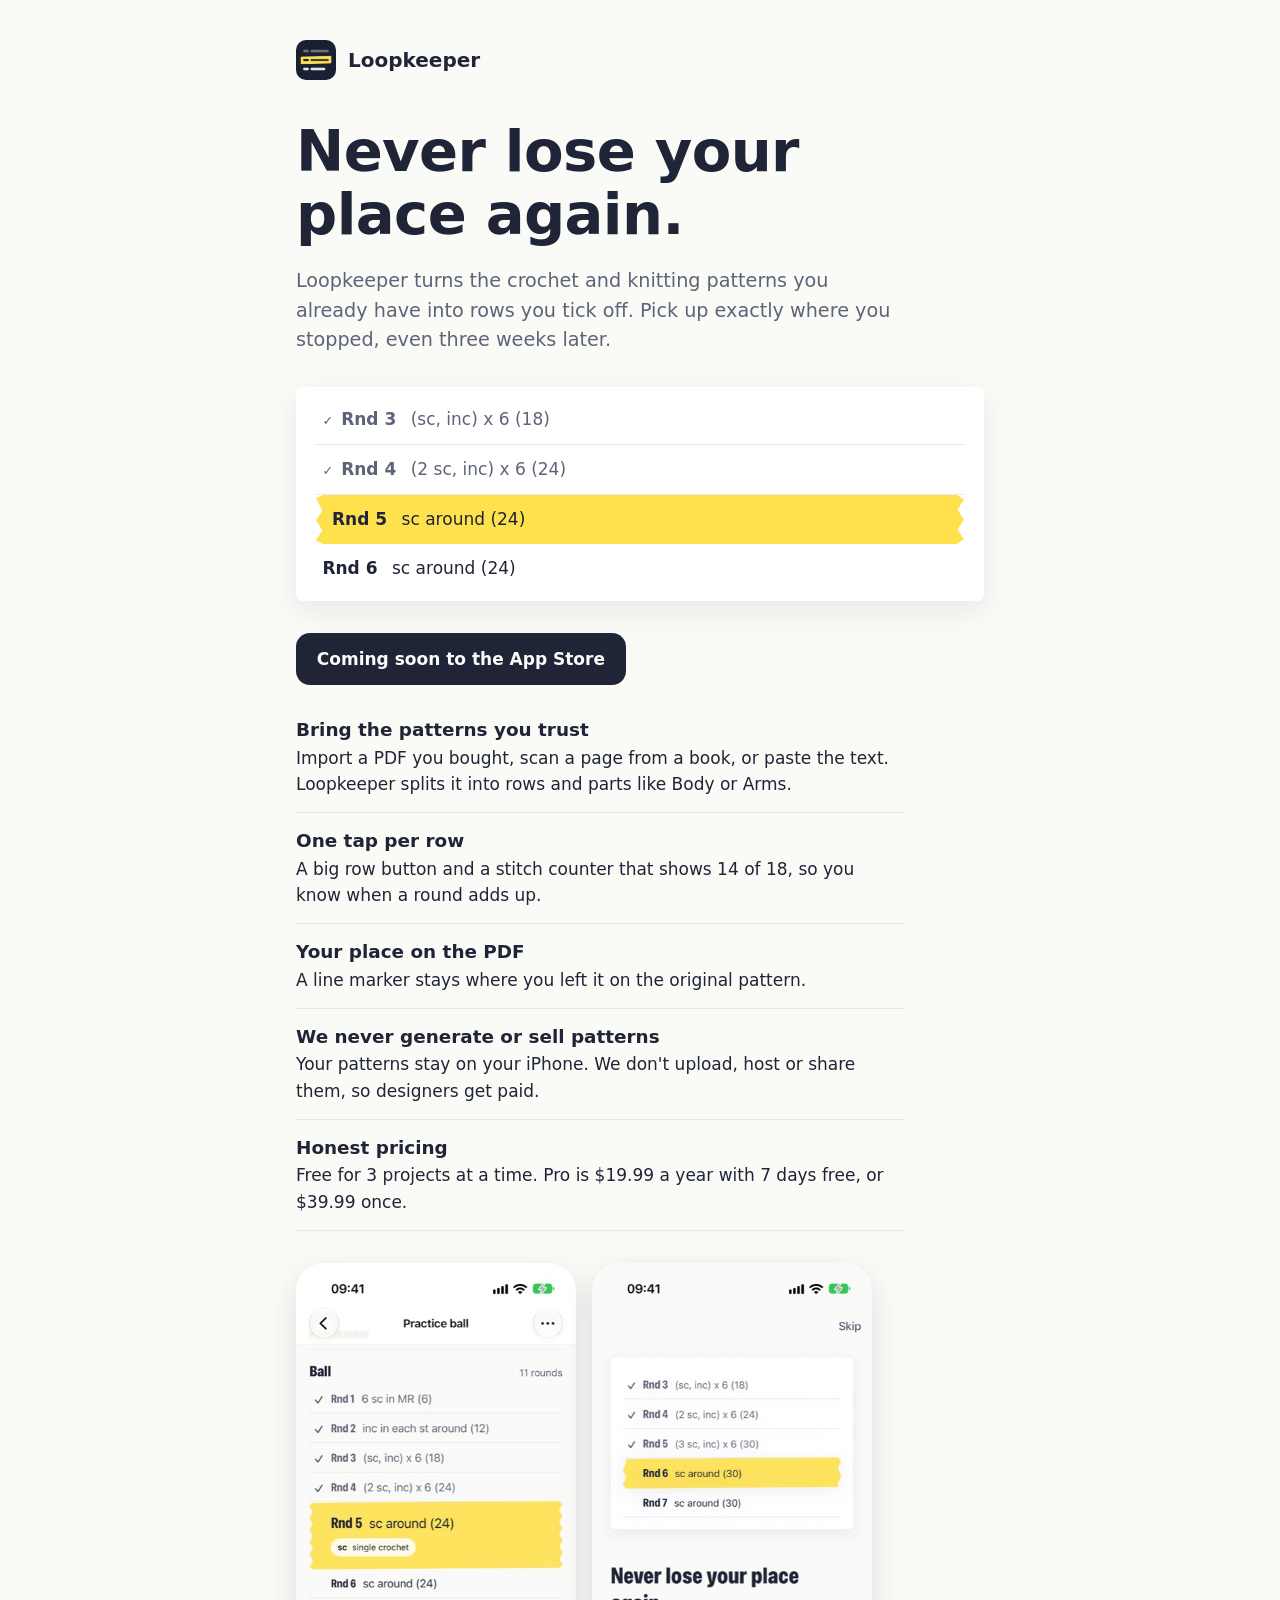
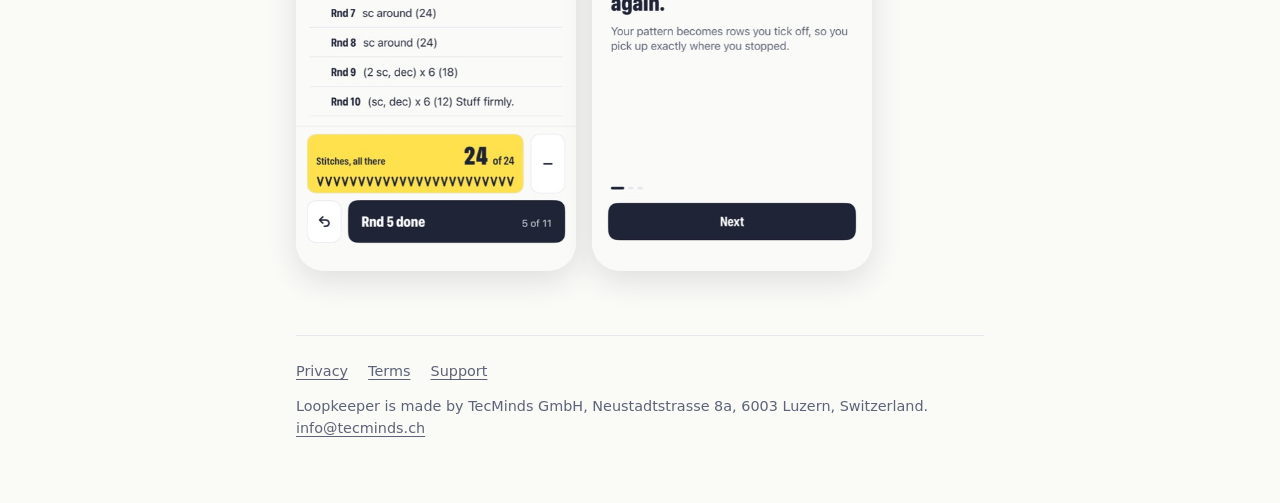
==== index.html @ 1ad8d7a1 "Add Loopkeeper website with privacy policy, terms and support Co-Authored-By: Claude Opus 5.5 <norep" ====
<!doctype html>
<html lang="en">
<head>
<meta charset="utf-8">
<meta name="viewport" content="width=device-width, initial-scale=1">
<title>Loopkeeper: crochet and knitting row counter for your own patterns</title>
<meta name="description" content="Loopkeeper turns the crochet and knitting patterns you already have into rows you tick off, with a row and stitch counter. Your patterns never leave your phone.">
<link rel="icon" href="img/icon.png">
<link rel="stylesheet" href="style.css">
</head>
<body>
<main class="page">
  <a class="brand" href="./"><img src="img/icon.png" alt="">Loopkeeper</a>

  <h1>Never lose your place again.</h1>
  <p class="lead">Loopkeeper turns the crochet and knitting patterns you already have into rows you tick off. Pick up exactly where you stopped, even three weeks later.</p>

  <div class="sheet" aria-label="Example: a pattern with the current round marked">
    <div class="row done"><b>Rnd 3</b> (sc, inc) x 6 (18)</div>
    <div class="row done"><b>Rnd 4</b> (2 sc, inc) x 6 (24)</div>
    <div class="row now"><b>Rnd 5</b> sc around (24)</div>
    <div class="row"><b>Rnd 6</b> sc around (24)</div>
  </div>

  <p><a class="badge" href="support.html">Coming soon to the App Store</a></p>

  <ul class="points">
    <li><strong>Bring the patterns you trust</strong>Import a PDF you bought, scan a page from a book, or paste the text. Loopkeeper splits it into rows and parts like Body or Arms.</li>
    <li><strong>One tap per row</strong>A big row button and a stitch counter that shows 14 of 18, so you know when a round adds up.</li>
    <li><strong>Your place on the PDF</strong>A line marker stays where you left it on the original pattern.</li>
    <li><strong>We never generate or sell patterns</strong>Your patterns stay on your iPhone. We don't upload, host or share them, so designers get paid.</li>
    <li><strong>Honest pricing</strong>Free for 3 projects at a time. Pro is $19.99 a year with 7 days free, or $39.99 once.</li>
  </ul>

  <div class="shots">
    <img src="img/work.jpg" alt="Loopkeeper work screen: the current round under yellow highlighter tape, a stitch counter at 24 of 24 and a Rnd 5 done button" loading="lazy">
    <img src="img/tape.jpg" alt="Loopkeeper welcome screen: Never lose your place again" loading="lazy">
  </div>

  <footer>
    <nav><a href="privacy.html">Privacy</a><a href="terms.html">Terms</a><a href="support.html">Support</a></nav>
    Loopkeeper is made by TecMinds GmbH, Neustadtstrasse 8a, 6003 Luzern, Switzerland. <a href="mailto:info@tecminds.ch">info@tecminds.ch</a>
  </footer>
</main>
</body>
</html>
---- style.css ----
:root {
  --paper: #FAFAF7;
  --sheet: #FFFFFF;
  --ink: #1F2537;
  --ink-2: #5D6478;
  --rule: #E4E7EE;
  --tape: #FFE14D;
  --display: system-ui, -apple-system, "Helvetica Neue", Arial, sans-serif;
}

@media (prefers-color-scheme: dark) {
  :root { --paper: #15171C; --sheet: #1E2129; --ink: #E9ECF2; --ink-2: #9AA1B2; --rule: #2B2F39; }
}

* { box-sizing: border-box; }

body {
  margin: 0;
  background: var(--paper);
  color: var(--ink);
  font: 17px/1.55 var(--display);
}

a { color: inherit; text-underline-offset: 3px; }
a:focus-visible { outline: 3px solid var(--tape); outline-offset: 2px; border-radius: 2px; }

.page { max-width: 46rem; margin: 0 auto; padding: 2.5rem 1.5rem 4rem; }

.brand { display: flex; align-items: center; gap: .75rem; text-decoration: none; font-weight: 800; font-stretch: condensed; font-size: 1.25rem; }
.brand img { width: 40px; height: 40px; border-radius: 10px; }

h1, h2, h3 { font-stretch: condensed; line-height: 1.1; letter-spacing: -0.01em; }
h1 { font-size: clamp(2.4rem, 7vw, 3.6rem); font-weight: 900; margin: 2.5rem 0 1rem; }
h2 { font-size: 1.6rem; font-weight: 800; margin: 2.5rem 0 .5rem; }
h3 { font-size: 1.2rem; font-weight: 700; margin: 1.5rem 0 .25rem; }
p, li { max-width: 38rem; }
.lead { font-size: 1.2rem; color: var(--ink-2); }
.muted { color: var(--ink-2); font-size: .95rem; }

/* The pattern sheet with the highlighter tape on the current row. */
.sheet { background: var(--sheet); border-radius: 6px; padding: .5rem 1.25rem; box-shadow: 0 10px 30px rgba(31, 37, 55, .08); margin: 2rem 0; }
.row { display: flex; gap: .75rem; padding: .7rem .4rem; border-bottom: 1px solid var(--rule); align-items: baseline; }
.row:last-child { border-bottom: 0; }
.row b { font-stretch: condensed; min-width: 3.6rem; }
.row.done { color: var(--ink-2); }
.row.done::before { content: "✓"; font-size: .8rem; margin-right: -.25rem; }
.row.now { background: var(--tape); color: #1F2537; border-bottom-color: transparent; clip-path: polygon(0 8%, 1.2% 0, 98.8% 0, 100% 10%, 99% 30%, 100% 50%, 99% 70%, 100% 90%, 98.8% 100%, 1.2% 100%, 0 92%, 1% 72%, 0 52%, 1% 32%); padding-left: 1rem; }

.shots { display: flex; gap: 1rem; margin: 2rem 0; }
.shots img { width: 50%; max-width: 280px; border-radius: 28px; box-shadow: 0 10px 30px rgba(31, 37, 55, .12); }

.points { list-style: none; padding: 0; }
.points li { padding: .9rem 0; border-bottom: 1px solid var(--rule); }
.points strong { font-stretch: condensed; font-size: 1.15rem; display: block; }

.badge { display: inline-block; background: var(--ink); color: var(--paper); padding: .8rem 1.3rem; border-radius: 14px; font-weight: 800; font-stretch: condensed; text-decoration: none; }

footer { margin-top: 4rem; padding-top: 1.5rem; border-top: 1px solid var(--rule); color: var(--ink-2); font-size: .9rem; }
footer nav { display: flex; gap: 1.25rem; flex-wrap: wrap; margin-bottom: .75rem; }

@media (max-width: 520px) {
  .shots img { border-radius: 18px; }
}
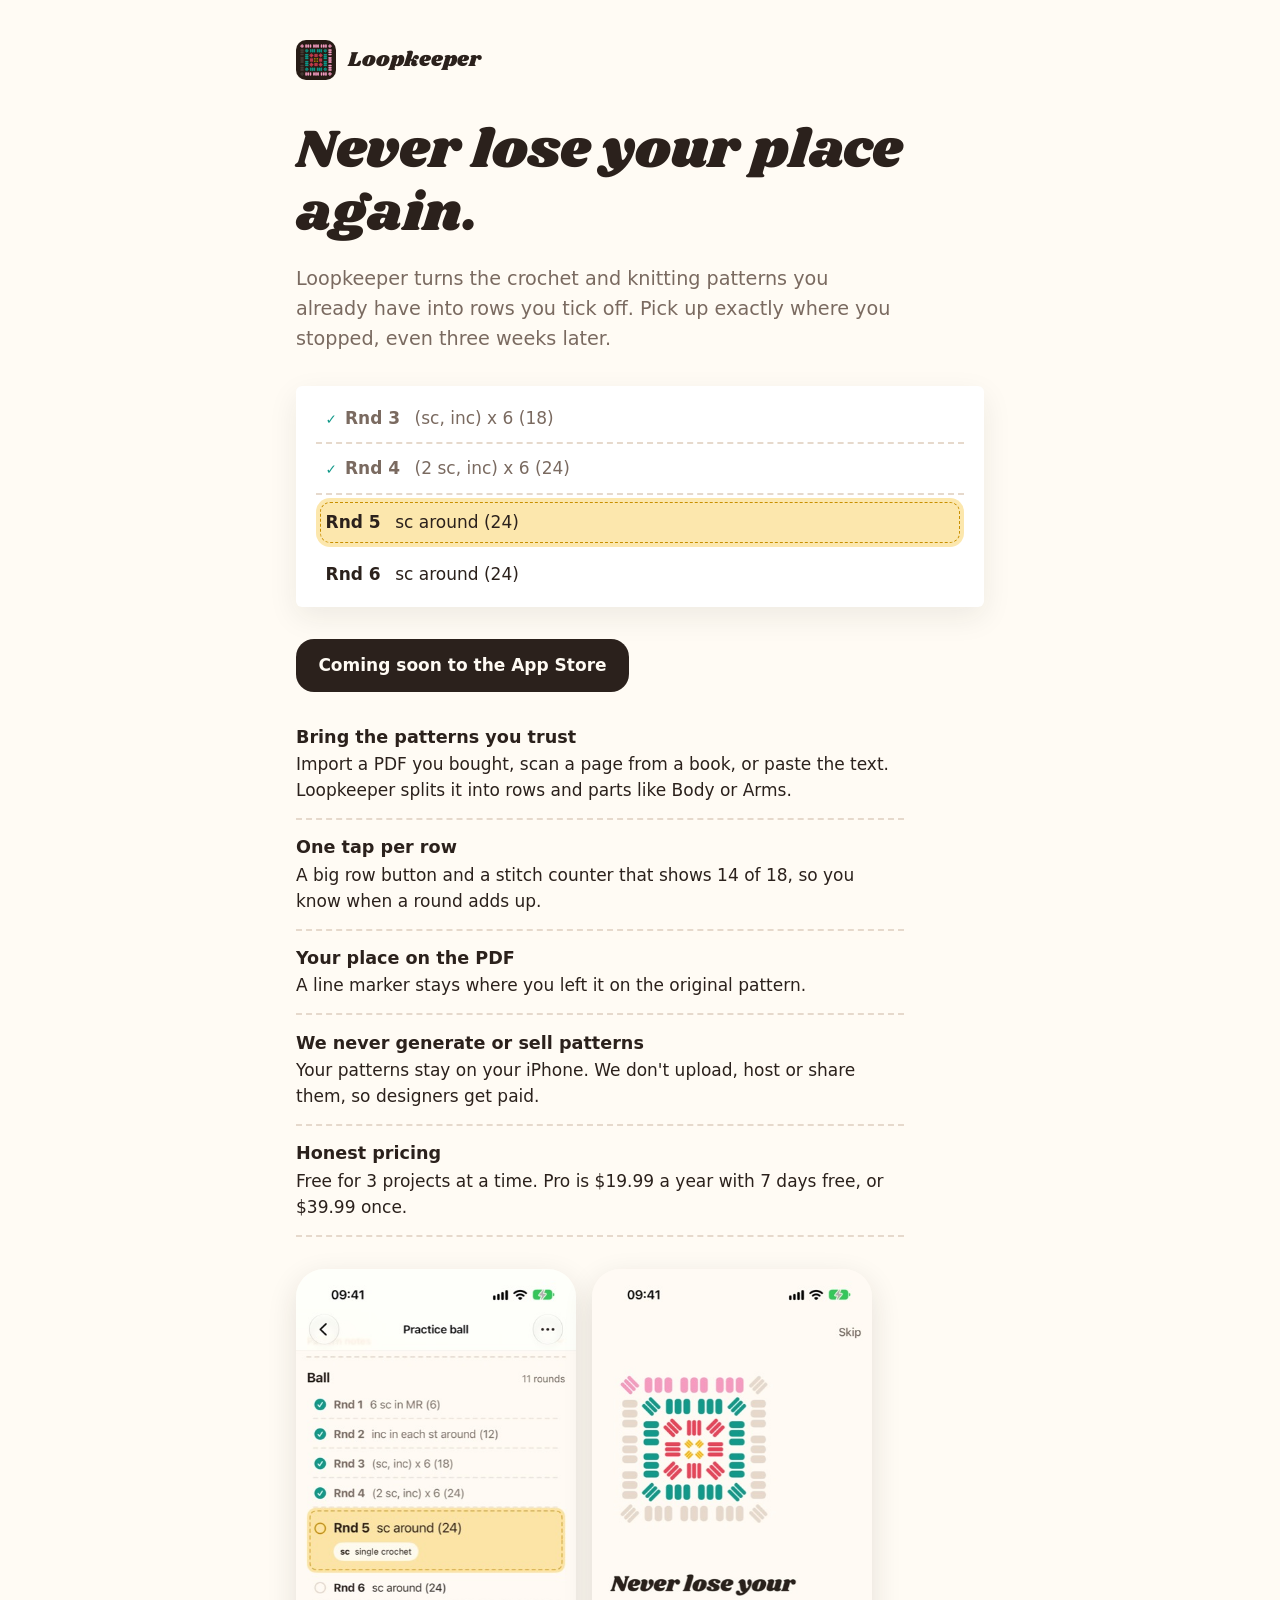
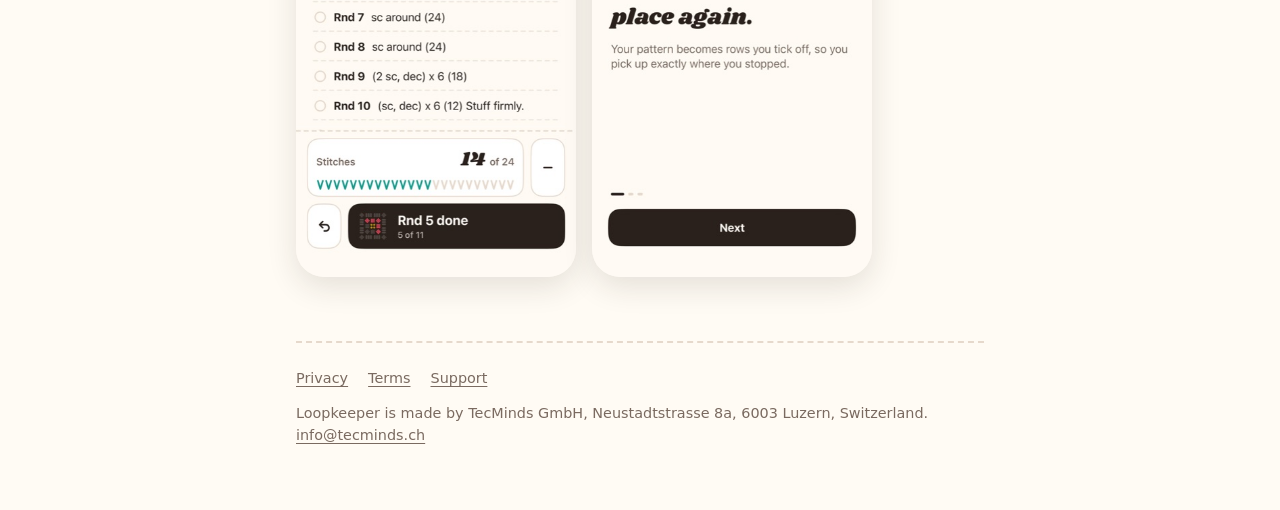
==== commit d24ca6b7: "Restyle the site to the granny-square identity Self-hosted Shrikhand (SIL OFL) for headlines, warm w" ====
--- a/index.html
+++ b/index.html
@@ -33,8 +33,8 @@
   </ul>
 
   <div class="shots">
-    <img src="img/work.jpg" alt="Loopkeeper work screen: the current round under yellow highlighter tape, a stitch counter at 24 of 24 and a Rnd 5 done button" loading="lazy">
-    <img src="img/tape.jpg" alt="Loopkeeper welcome screen: Never lose your place again" loading="lazy">
+    <img src="img/work.jpg" alt="Loopkeeper work screen: the current round highlighted, a stitch counter at 14 of 24, and a Rnd 5 done button showing the project granny square" loading="lazy">
+    <img src="img/tape.jpg" alt="Loopkeeper welcome screen with a granny square: Never lose your place again" loading="lazy">
   </div>
 
   <footer>
--- a/style.css
+++ b/style.css
@@ -1,15 +1,23 @@
+@font-face {
+  font-family: "Shrikhand";
+  src: url("fonts/Shrikhand-Regular.ttf") format("truetype");
+  font-display: swap;
+}
+
 :root {
-  --paper: #FAFAF7;
+  --paper: #FFFBF4;
   --sheet: #FFFFFF;
-  --ink: #1F2537;
-  --ink-2: #5D6478;
-  --rule: #E4E7EE;
-  --tape: #FFE14D;
+  --ink: #2B211C;
+  --ink-2: #7A6A60;
+  --rule: #E6D9CC;
+  --tape: rgba(244, 180, 0, .32);
+  --tape-edge: #C98F00;
   --display: system-ui, -apple-system, "Helvetica Neue", Arial, sans-serif;
+  --headline: "Shrikhand", Georgia, serif;
 }
 
 @media (prefers-color-scheme: dark) {
-  :root { --paper: #15171C; --sheet: #1E2129; --ink: #E9ECF2; --ink-2: #9AA1B2; --rule: #2B2F39; }
+  :root { --paper: #1F1916; --sheet: #2A221E; --ink: #F6EEE6; --ink-2: #B7A99F; --rule: #463A33; }
 }
 
 * { box-sizing: border-box; }
@@ -22,40 +30,40 @@
 }
 
 a { color: inherit; text-underline-offset: 3px; }
-a:focus-visible { outline: 3px solid var(--tape); outline-offset: 2px; border-radius: 2px; }
+a:focus-visible { outline: 3px solid #F4B400; outline-offset: 2px; border-radius: 2px; }
 
 .page { max-width: 46rem; margin: 0 auto; padding: 2.5rem 1.5rem 4rem; }
 
-.brand { display: flex; align-items: center; gap: .75rem; text-decoration: none; font-weight: 800; font-stretch: condensed; font-size: 1.25rem; }
+.brand { display: flex; align-items: center; gap: .75rem; text-decoration: none; font-family: var(--headline); font-size: 1.3rem; }
 .brand img { width: 40px; height: 40px; border-radius: 10px; }
 
-h1, h2, h3 { font-stretch: condensed; line-height: 1.1; letter-spacing: -0.01em; }
-h1 { font-size: clamp(2.4rem, 7vw, 3.6rem); font-weight: 900; margin: 2.5rem 0 1rem; }
-h2 { font-size: 1.6rem; font-weight: 800; margin: 2.5rem 0 .5rem; }
+h1, h2, h3 { line-height: 1.15; }
+h1 { font-family: var(--headline); font-weight: 400; font-size: clamp(2.3rem, 7vw, 3.4rem); margin: 2.5rem 0 1rem; }
+h2 { font-size: 1.5rem; font-weight: 800; margin: 2.5rem 0 .5rem; }
 h3 { font-size: 1.2rem; font-weight: 700; margin: 1.5rem 0 .25rem; }
 p, li { max-width: 38rem; }
 .lead { font-size: 1.2rem; color: var(--ink-2); }
 .muted { color: var(--ink-2); font-size: .95rem; }
 
-/* The pattern sheet with the highlighter tape on the current row. */
-.sheet { background: var(--sheet); border-radius: 6px; padding: .5rem 1.25rem; box-shadow: 0 10px 30px rgba(31, 37, 55, .08); margin: 2rem 0; }
-.row { display: flex; gap: .75rem; padding: .7rem .4rem; border-bottom: 1px solid var(--rule); align-items: baseline; }
+/* The pattern sheet, with the round you are on highlighted like in the app. */
+.sheet { background: var(--sheet); border-radius: 6px; padding: .5rem 1.25rem; box-shadow: 0 10px 30px rgba(43, 33, 28, .08); margin: 2rem 0; }
+.row { display: flex; gap: .75rem; padding: .7rem .6rem; border-bottom: 2px dashed var(--rule); align-items: baseline; }
 .row:last-child { border-bottom: 0; }
-.row b { font-stretch: condensed; min-width: 3.6rem; }
+.row b { min-width: 3.6rem; }
 .row.done { color: var(--ink-2); }
-.row.done::before { content: "✓"; font-size: .8rem; margin-right: -.25rem; }
-.row.now { background: var(--tape); color: #1F2537; border-bottom-color: transparent; clip-path: polygon(0 8%, 1.2% 0, 98.8% 0, 100% 10%, 99% 30%, 100% 50%, 99% 70%, 100% 90%, 98.8% 100%, 1.2% 100%, 0 92%, 1% 72%, 0 52%, 1% 32%); padding-left: 1rem; }
+.row.done::before { content: "✓"; color: #13998A; font-weight: 800; font-size: .85rem; margin-right: -.25rem; }
+.row.now { background: var(--tape); color: #2B211C; border: 0; border-radius: 14px; outline: 1.5px dashed var(--tape-edge); outline-offset: -5px; margin: .2rem 0; }
 
 .shots { display: flex; gap: 1rem; margin: 2rem 0; }
-.shots img { width: 50%; max-width: 280px; border-radius: 28px; box-shadow: 0 10px 30px rgba(31, 37, 55, .12); }
+.shots img { width: 50%; max-width: 280px; border-radius: 28px; box-shadow: 0 10px 30px rgba(43, 33, 28, .12); }
 
 .points { list-style: none; padding: 0; }
-.points li { padding: .9rem 0; border-bottom: 1px solid var(--rule); }
-.points strong { font-stretch: condensed; font-size: 1.15rem; display: block; }
+.points li { padding: .9rem 0; border-bottom: 2px dashed var(--rule); }
+.points strong { font-size: 1.1rem; display: block; }
 
-.badge { display: inline-block; background: var(--ink); color: var(--paper); padding: .8rem 1.3rem; border-radius: 14px; font-weight: 800; font-stretch: condensed; text-decoration: none; }
+.badge { display: inline-block; background: var(--ink); color: var(--paper); padding: .85rem 1.4rem; border-radius: 18px; font-weight: 700; text-decoration: none; }
 
-footer { margin-top: 4rem; padding-top: 1.5rem; border-top: 1px solid var(--rule); color: var(--ink-2); font-size: .9rem; }
+footer { margin-top: 4rem; padding-top: 1.5rem; border-top: 2px dashed var(--rule); color: var(--ink-2); font-size: .9rem; }
 footer nav { display: flex; gap: 1.25rem; flex-wrap: wrap; margin-bottom: .75rem; }
 
 @media (max-width: 520px) {
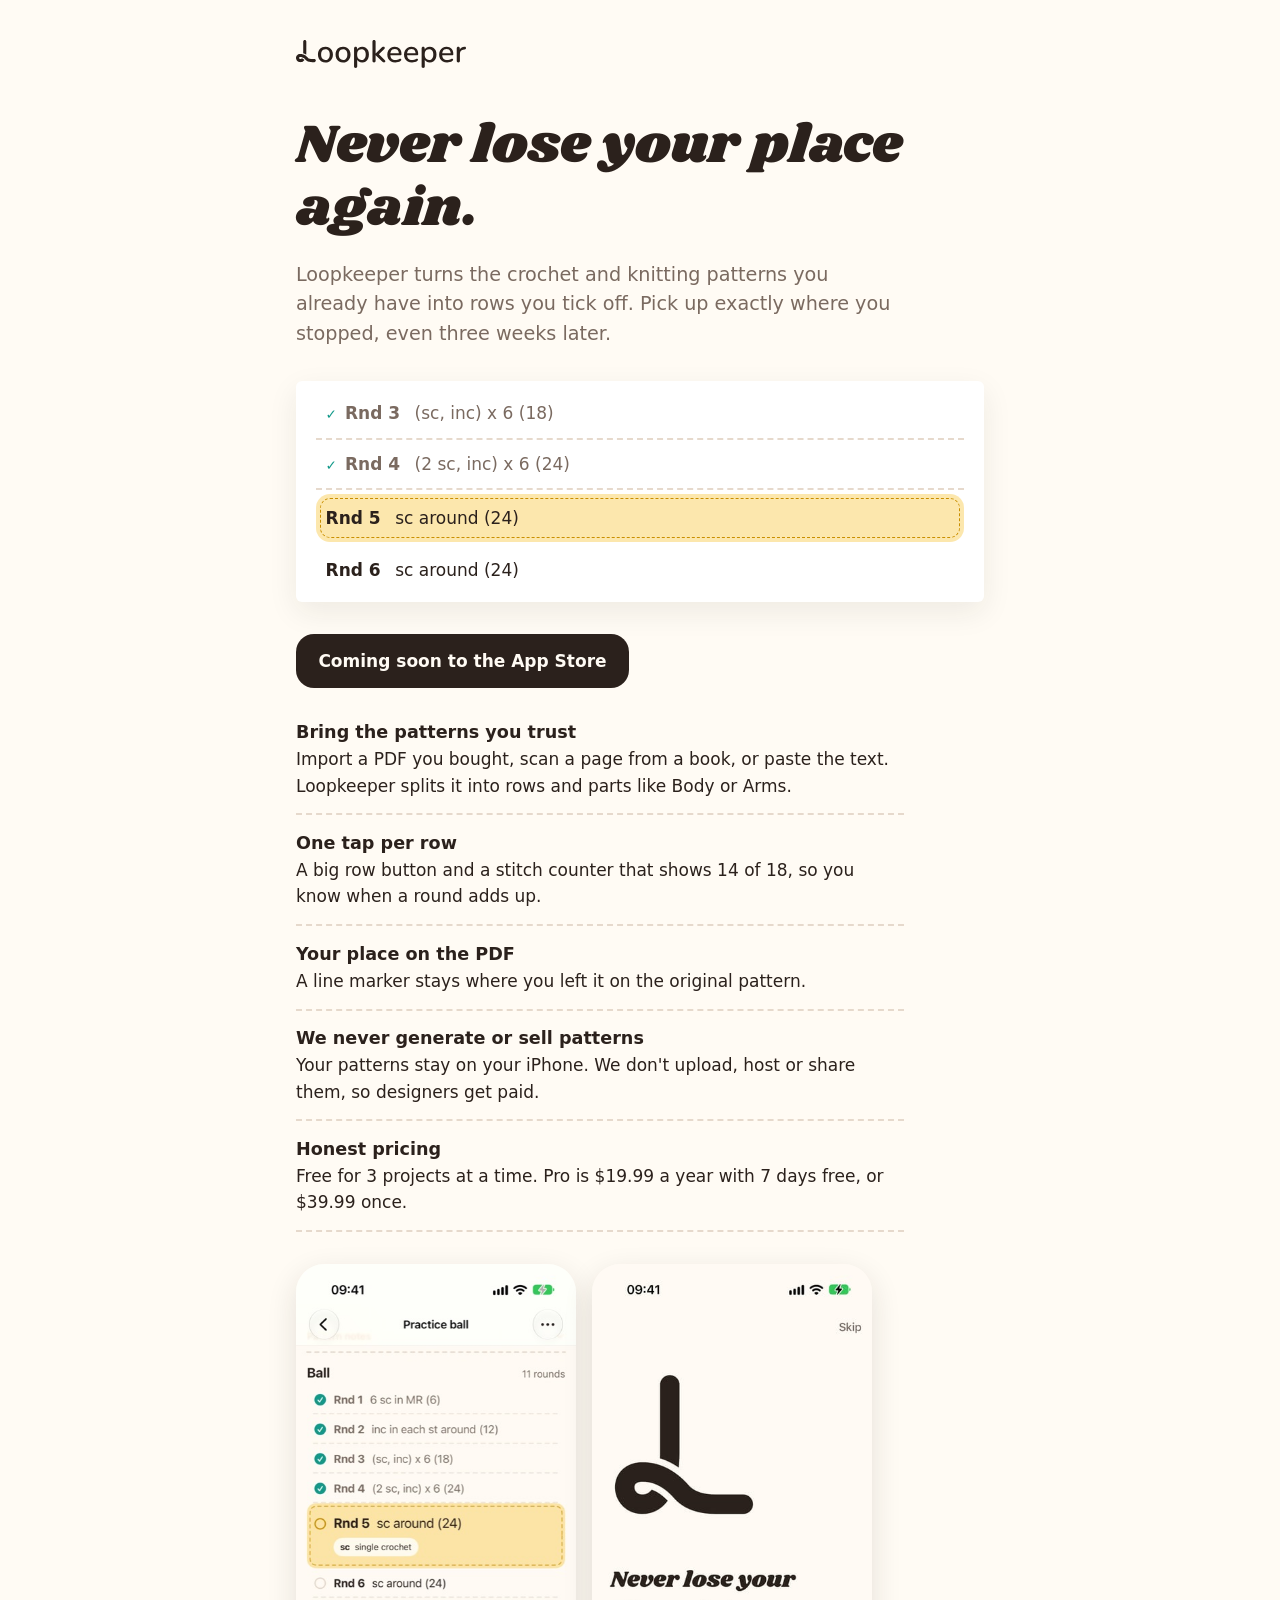
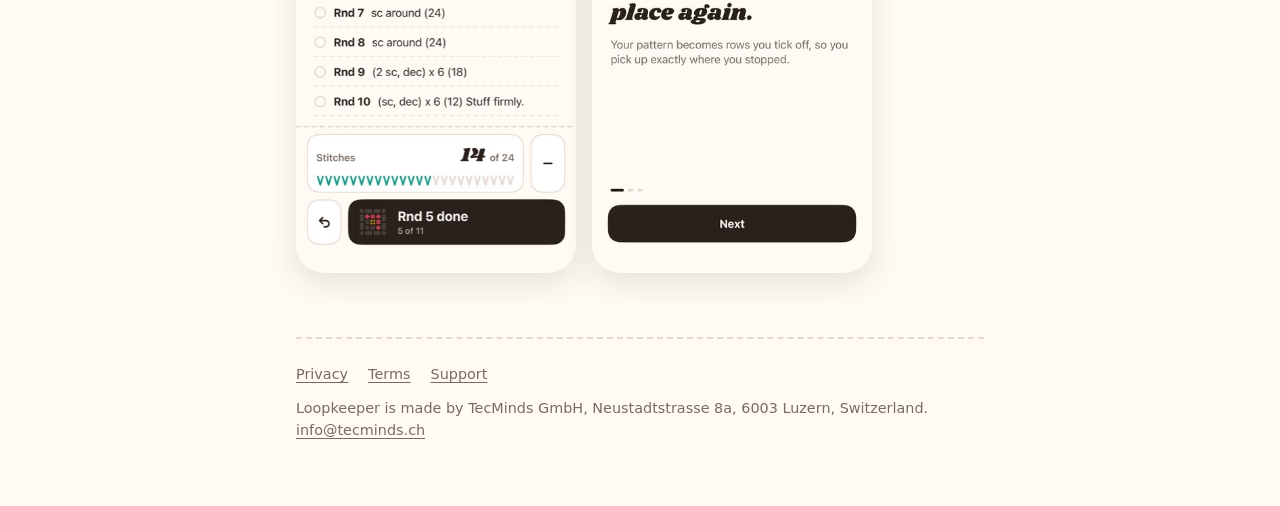
==== commit c03831f2: "Switch the site to the L-loop mark - Header: the wordmark (img/wordmark.svg) instead of icon and tex" ====
--- a/index.html
+++ b/index.html
@@ -5,12 +5,14 @@
 <meta name="viewport" content="width=device-width, initial-scale=1">
 <title>Loopkeeper: crochet and knitting row counter for your own patterns</title>
 <meta name="description" content="Loopkeeper turns the crochet and knitting patterns you already have into rows you tick off, with a row and stitch counter. Your patterns never leave your phone.">
-<link rel="icon" href="img/icon.png">
-<link rel="stylesheet" href="style.css">
+<link rel="icon" href="img/favicon-32.png?v=3" sizes="32x32">
+<link rel="icon" href="favicon.svg?v=3" type="image/svg+xml">
+<link rel="apple-touch-icon" href="img/icon.png?v=3">
+<link rel="stylesheet" href="style.css?v=3">
 </head>
 <body>
 <main class="page">
-  <a class="brand" href="./"><img src="img/icon.png" alt="">Loopkeeper</a>
+  <a class="brand" href="./"><img src="img/wordmark.svg?v=3" alt="Loopkeeper" width="170" height="28"></a>
 
   <h1>Never lose your place again.</h1>
   <p class="lead">Loopkeeper turns the crochet and knitting patterns you already have into rows you tick off. Pick up exactly where you stopped, even three weeks later.</p>
@@ -33,8 +35,8 @@
   </ul>
 
   <div class="shots">
-    <img src="img/work.jpg" alt="Loopkeeper work screen: the current round highlighted, a stitch counter at 14 of 24, and a Rnd 5 done button showing the project granny square" loading="lazy">
-    <img src="img/tape.jpg" alt="Loopkeeper welcome screen with a granny square: Never lose your place again" loading="lazy">
+    <img src="img/work.jpg?v=2" alt="Loopkeeper work screen: the current round highlighted, a stitch counter at 14 of 24, and a Rnd 5 done button showing the project granny square" loading="lazy">
+    <img src="img/tape.jpg?v=3" alt="Loopkeeper welcome screen with the Loopkeeper mark: Never lose your place again" loading="lazy">
   </div>
 
   <footer>
--- a/style.css
+++ b/style.css
@@ -34,8 +34,9 @@
 
 .page { max-width: 46rem; margin: 0 auto; padding: 2.5rem 1.5rem 4rem; }
 
-.brand { display: flex; align-items: center; gap: .75rem; text-decoration: none; font-family: var(--headline); font-size: 1.3rem; }
-.brand img { width: 40px; height: 40px; border-radius: 10px; }
+/* The wordmark (img/wordmark.svg, generated by brand/generate.ts) follows the color scheme by itself. */
+.brand { display: inline-block; line-height: 0; }
+.brand img { height: 28px; width: auto; }
 
 h1, h2, h3 { line-height: 1.15; }
 h1 { font-family: var(--headline); font-weight: 400; font-size: clamp(2.3rem, 7vw, 3.4rem); margin: 2.5rem 0 1rem; }
